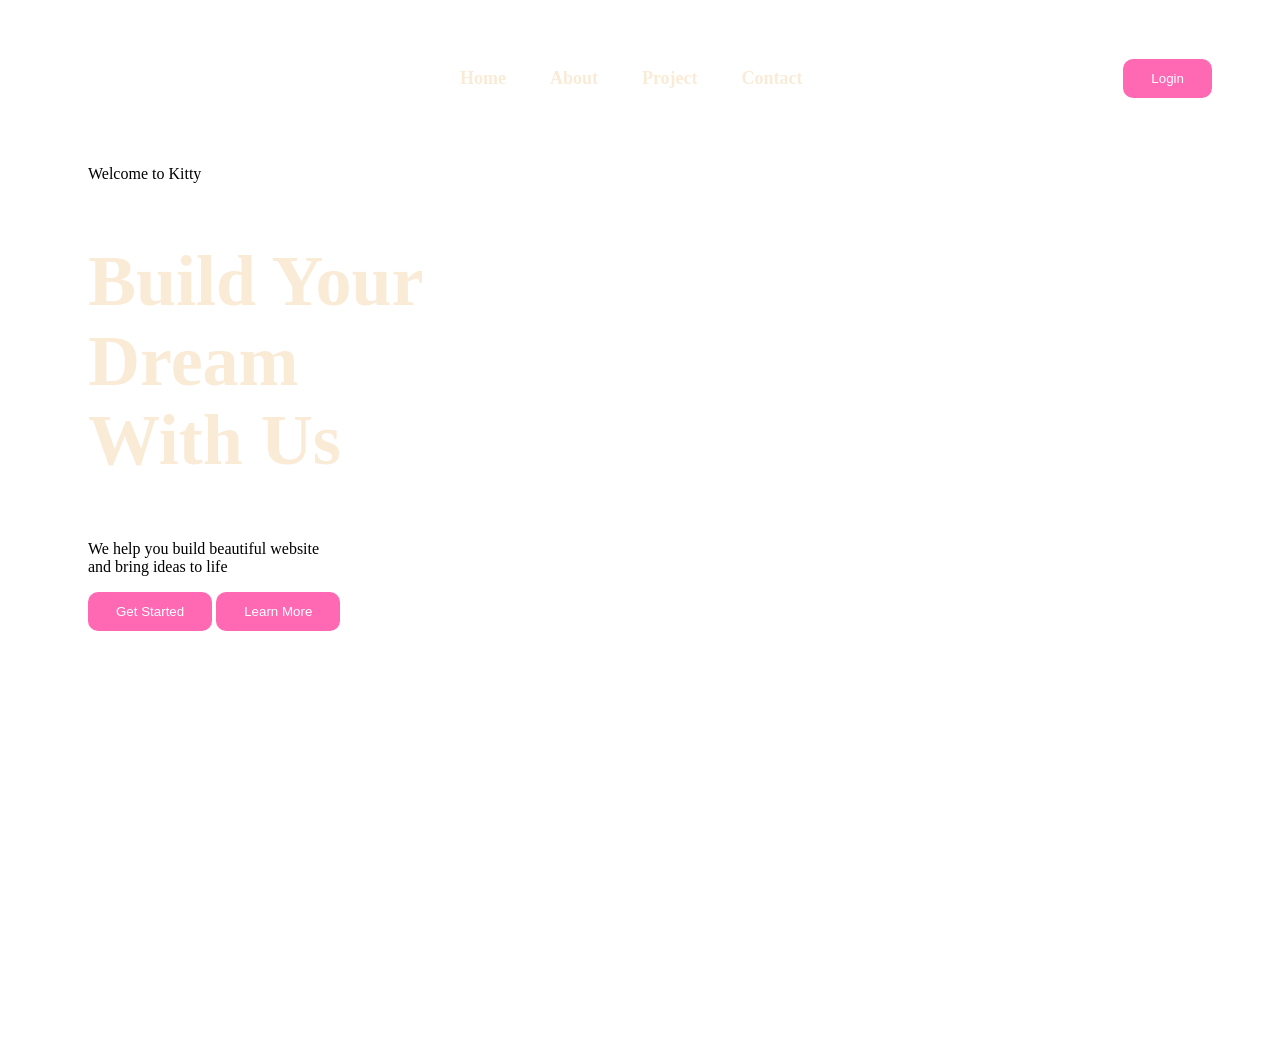
==== website/index.html @ 89796c1e "Update website files and projects" ====
<!doctype html>
<html lang="en">
  <head>
    <meta charset="UTF-8" />
    <meta name="viewport" content="width=device-width, initial-scale=1.0" />
    <title>My Website</title>
    <link rel="stylesheet" href="style.css" />
  </head>
  <body>
    <header>
      <h1 class="logo">kitty</h1>
      <nav>
        <a href="#">Home</a>
        <a href="#">About</a>
        <a href="#">Project</a>
        <a href="#">Contact</a>
      </nav>
      <button>Login</button>
    </header>
    <section class="hero">
      <div class="hero-content">
        <p>Welcome to Kitty</p>
        <h1>
          Build Your Dream<br />
          With Us
        </h1>
        <p class="desc">
          We help you build beautiful website <br />
          and bring ideas to life
        </p>
        <div></div>
      <div class="buttom">
        <button class="primary">Get Started</button>
        <button class="secondary">Learn More</button>
      </div>
    </section>
  </body>
</html>
---- website/style.css ----
body {
  background-image: url(https://i.pinimg.com/1200x/3c/97/9d/3c979d9908ef434429dc1ba9d83a308d.jpg);
  background-repeat: no-repeat;
  background-attachment: fixed;
  background-position: center;
  background-size: cover;
}
header {
  display: flex;
  justify-content: space-between;
  align-items: center;
  padding: 20px 60px;
  header {
  }
}
nav a {
  text-decoration: none;
  color: antiquewhite;
  margin-left: 30px;
  font-size: 18px;
  font-weight: bold;
  transition: 0.3s;
  margin: 0 20px;
}
.logo {
  color: white;
  font-style: oblique;
  font-size: 40px;
  font-weight: bold;
}
nav a:hover {
  color: hotpink;
  text-decoration: underline;
}
button {
  background: hotpink;
  color: white;

  border: none;

  padding: 12px 28px;

  border-radius: 10px;

  cursor: pointer;

  transition: 0.3s;
  gap: 100px;
}
button:hover {
  background: black;
  transform: scale(1.05);
}
.hero {
  height: 100vh;
  display: flex;
  align-self: center;
}
.hero-content {
  width: 505px;
  margin-left: 80px;
}
.hero h1 {
  font-size: 72px;
  color: antiquewhite;
  line-height: 1.1;
}
desc {
  color: aliceblue;
  font-size: 22px;
  margin: 30 0;
}
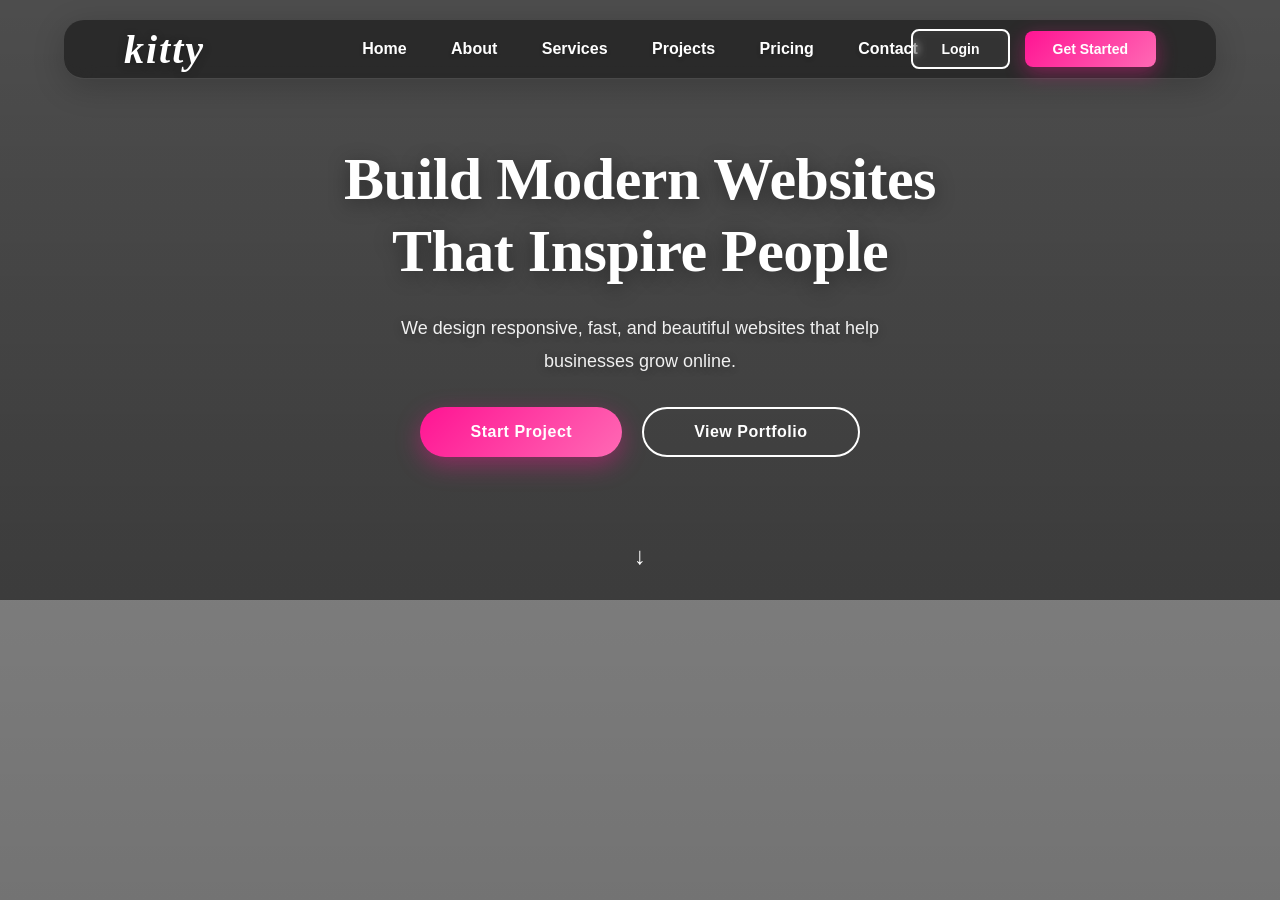
==== commit db9a093e: "Improve website design with better shadows, animations, and styling" ====
--- a/website/index.html
+++ b/website/index.html
@@ -11,28 +11,30 @@
       <h1 class="logo">kitty</h1>
       <nav>
         <a href="#">Home</a>
-        <a href="#">About</a>
-        <a href="#">Project</a>
+        <a href="about.html">About</a>
+        <a href="#">Services</a>
+        <a href="#">Projects</a>
+        <a href="#">Pricing</a>
         <a href="#">Contact</a>
       </nav>
-      <button>Login</button>
+      <div class="header-buttons">
+        <button class="login-btn">Login</button>
+        <button class="get-started-btn">Get Started</button>
+      </div>
     </header>
     <section class="hero">
       <div class="hero-content">
-        <p>Welcome to Kitty</p>
-        <h1>
-          Build Your Dream<br />
-          With Us
-        </h1>
+        <h1>Build Modern Websites That Inspire People</h1>
         <p class="desc">
-          We help you build beautiful website <br />
-          and bring ideas to life
+          We design responsive, fast, and beautiful websites that help
+          businesses grow online.
         </p>
-        <div></div>
-      <div class="buttom">
-        <button class="primary">Get Started</button>
-        <button class="secondary">Learn More</button>
+        <div class="button">
+          <button class="primary">Start Project</button>
+          <button class="secondary">View Portfolio</button>
+        </div>
       </div>
+      <div class="scroll">↓</div>
     </section>
   </body>
 </html>
--- a/website/style.css
+++ b/website/style.css
@@ -1,72 +1,429 @@
+* {
+  margin: 0;
+  padding: 0;
+  box-sizing: border-box;
+}
+
+@import url("https://fonts.googleapis.com/css2?family=Playfair+Display:wght@700&display=swap");
+
 body {
-  background-image: url(https://i.pinimg.com/1200x/3c/97/9d/3c979d9908ef434429dc1ba9d83a308d.jpg);
+  font-family: "Segoe UI", Tahoma, Geneva, Verdana, sans-serif;
+  background: linear-gradient(rgba(0, 0, 0, 0.45), rgba(0, 0, 0, 0.55)),
+    url(images/hero.jpg);
   background-repeat: no-repeat;
   background-attachment: fixed;
   background-position: center;
   background-size: cover;
-}
+  min-height: 100vh;
+}
+
+/* Header & Navigation */
 header {
   display: flex;
-  justify-content: space-between;
+  justify-content: center;
   align-items: center;
   padding: 20px 60px;
-  header {
-  }
-}
-nav a {
-  text-decoration: none;
-  color: antiquewhite;
-  margin-left: 30px;
-  font-size: 18px;
-  font-weight: bold;
-  transition: 0.3s;
-  margin: 0 20px;
-}
+  gap: 40px;
+  position: sticky;
+  top: 0;
+  z-index: 1000;
+  backdrop-filter: blur(15px);
+  background: rgba(0, 0, 0, 0.4);
+  border-bottom: 1px solid rgba(255, 255, 255, 0.15);
+  box-shadow: 0 8px 32px rgba(0, 0, 0, 0.2);
+}
+
 .logo {
-  color: white;
+  position: absolute;
+  left: 60px;
+  color: white;
+  font-family: "Playfair Display", serif;
   font-style: oblique;
   font-size: 40px;
   font-weight: bold;
-}
+  letter-spacing: 2px;
+  cursor: pointer;
+  transition: all 0.4s cubic-bezier(0.34, 1.56, 0.64, 1);
+  text-shadow: 0 2px 10px rgba(0, 0, 0, 0.3);
+}
+
+@keyframes logoFloat {
+  0%,
+  100% {
+    transform: translateY(0px);
+  }
+  50% {
+    transform: translateY(-5px);
+  }
+}
+
+.logo:hover {
+  color: #ff1493;
+  text-shadow: 0 0 30px rgba(255, 20, 147, 0.8);
+  transform: scale(1.08) translateY(-2px);
+  letter-spacing: 3px;
+}
+
+nav a {
+  text-decoration: none;
+  color: white;
+  font-size: 16px;
+  font-weight: 600;
+  transition: all 0.3s ease;
+  margin: 0 20px;
+  position: relative;
+  padding-bottom: 8px;
+  text-shadow: 0 2px 4px rgba(0, 0, 0, 0.2);
+}
+
+nav a::after {
+  content: "";
+  position: absolute;
+  bottom: 0;
+  left: 0;
+  width: 0;
+  height: 2px;
+  background: linear-gradient(135deg, #ff1493, #ff69b4);
+  transition: width 0.3s ease;
+}
+
 nav a:hover {
-  color: hotpink;
-  text-decoration: underline;
-}
-button {
-  background: hotpink;
-  color: white;
-
+  color: #ff1493;
+  text-shadow: 0 0 15px rgba(255, 20, 147, 0.6);
+}
+
+nav a:hover::after {
+  width: 100%;
+  box-shadow: 0 2px 8px rgba(255, 20, 147, 0.4);
+}
+
+/* Header Buttons */
+.header-buttons {
+  display: flex;
+  gap: 15px;
+  align-items: center;
+  position: absolute;
+  right: 60px;
+}
+
+.login-btn {
+  background: rgba(255, 255, 255, 0.1);
+  color: white;
+  border: 2px solid white;
+  padding: 10px 28px;
+  border-radius: 8px;
+  cursor: pointer;
+  font-weight: 600;
+  font-size: 14px;
+  transition: all 0.4s ease;
+  backdrop-filter: blur(5px);
+}
+
+.login-btn:hover {
+  background: white;
+  color: #ff1493;
+  transform: translateY(-3px);
+  box-shadow: 0 8px 20px rgba(255, 255, 255, 0.3);
+}
+
+.get-started-btn {
+  background: linear-gradient(135deg, #ff1493, #ff69b4);
+  color: white;
   border: none;
-
-  padding: 12px 28px;
-
-  border-radius: 10px;
-
-  cursor: pointer;
-
-  transition: 0.3s;
-  gap: 100px;
-}
-button:hover {
-  background: black;
-  transform: scale(1.05);
-}
+  padding: 10px 28px;
+  border-radius: 8px;
+  cursor: pointer;
+  font-weight: 600;
+  font-size: 14px;
+  transition: all 0.4s ease;
+  box-shadow: 0 6px 20px rgba(255, 20, 147, 0.4);
+}
+
+.get-started-btn:hover {
+  background: linear-gradient(135deg, #ff69b4, #ff1493);
+  transform: translateY(-3px);
+  box-shadow: 0 10px 30px rgba(255, 20, 147, 0.6);
+}
+
+/* Hero Section */
 .hero {
   height: 100vh;
   display: flex;
-  align-self: center;
-}
+  justify-content: center;
+  align-items: center;
+  text-align: center;
+  padding: 0 120px;
+  position: relative;
+  background:
+    linear-gradient(rgba(0, 0, 0, 0.45), rgba(0, 0, 0, 0.55)),
+    url(images/hero.jpg);
+  background-size: cover;
+  background-position: center;
+  background-attachment: fixed;
+}
+
 .hero-content {
-  width: 505px;
-  margin-left: 80px;
-}
+  max-width: 700px;
+  padding: 0 40px;
+}
+
 .hero h1 {
-  font-size: 72px;
-  color: antiquewhite;
-  line-height: 1.1;
-}
-desc {
-  color: aliceblue;
-  font-size: 22px;
-  margin: 30 0;
-}
+  font-size: 60px;
+  color: #ffffff;
+  line-height: 1.2;
+  font-weight: 800;
+  margin-bottom: 25px;
+  letter-spacing: -0.5px;
+  font-family: "Playfair Display", serif;
+  text-shadow: 0 4px 20px rgba(0, 0, 0, 0.4);
+  animation: fadeInDown 0.8s ease-out;
+}
+
+.desc {
+  color: #f0f0f0;
+  width: 700px;
+  max-width: 90%;
+  margin: 25px auto;
+  line-height: 1.8;
+  font-size: 18px;
+  font-weight: 300;
+  text-shadow: 0 2px 10px rgba(0, 0, 0, 0.3);
+  animation: fadeInUp 0.8s ease-out 0.2s both;
+}
+
+@keyframes fadeInDown {
+  from {
+    opacity: 0;
+    transform: translateY(-20px);
+  }
+  to {
+    opacity: 1;
+    transform: translateY(0);
+  }
+}
+
+@keyframes fadeInUp {
+  from {
+    opacity: 0;
+    transform: translateY(20px);
+  }
+  to {
+    opacity: 1;
+    transform: translateY(0);
+  }
+}
+
+/* Buttons */
+.button {
+  display: flex;
+  justify-content: center;
+  gap: 20px;
+  flex-wrap: wrap;
+  margin-top: 30px;
+}
+
+.primary {
+  background: linear-gradient(135deg, #ff1493, #ff69b4);
+  color: white;
+  border: none;
+  padding: 16px 50px;
+  border-radius: 50px;
+  cursor: pointer;
+  transition: all 0.4s cubic-bezier(0.34, 1.56, 0.64, 1);
+  font-size: 16px;
+  font-weight: 700;
+  box-shadow: 0 8px 25px rgba(255, 20, 147, 0.4);
+  letter-spacing: 0.5px;
+  animation: fadeInUp 0.8s ease-out 0.3s both;
+}
+
+.primary:hover {
+  background: linear-gradient(135deg, #ff69b4, #ff1493);
+  transform: translateY(-6px) scale(1.05);
+  box-shadow: 0 12px 40px rgba(255, 20, 147, 0.6);
+}
+
+.secondary {
+  background: transparent;
+  color: white;
+  border: 2.5px solid white;
+  padding: 14px 50px;
+  border-radius: 50px;
+  cursor: pointer;
+  transition: all 0.4s cubic-bezier(0.34, 1.56, 0.64, 1);
+  font-size: 16px;
+  font-weight: 700;
+  letter-spacing: 0.5px;
+  animation: fadeInUp 0.8s ease-out 0.4s both;
+}
+
+.secondary:hover {
+  background: white;
+  color: #ff1493;
+  transform: translateY(-6px) scale(1.05);
+  box-shadow: 0 12px 40px rgba(255, 255, 255, 0.3);
+  border-color: white;
+}
+
+/* Scroll Indicator */
+.scroll {
+  position: absolute;
+  bottom: 30px;
+  left: 50%;
+  transform: translateX(-50%);
+  color: white;
+  font-size: 24px;
+  font-weight: bold;
+  animation: bounce 2s infinite;
+  cursor: pointer;
+}
+
+@keyframes bounce {
+  0%,
+  100% {
+    transform: translateX(-50%) translateY(0);
+  }
+  50% {
+    transform: translateX(-50%) translateY(-10px);
+  }
+}
+
+/* Responsive Design */
+@media (max-width: 768px) {
+  header {
+    padding: 20px 30px;
+    gap: 30px;
+  }
+
+  nav a {
+    font-size: 16px;
+    margin: 0 15px;
+  }
+
+  .hero {
+    padding: 0 40px;
+  }
+
+  .hero h1 {
+    font-size: 42px;
+  }
+
+  .desc {
+    font-size: 16px;
+    width: auto;
+  }
+
+  .button {
+    gap: 15px;
+  }
+
+  .primary,
+  .secondary {
+    padding: 12px 35px;
+    font-size: 14px;
+  }
+
+  .header-buttons {
+    position: static;
+    gap: 10px;
+  }
+
+  .login-btn,
+  .get-started-btn {
+    padding: 8px 20px;
+    font-size: 13px;
+  }
+}
+
+@media (max-width: 600px) {
+  .logo {
+    position: static;
+    margin-bottom: 15px;
+    font-size: 32px;
+  }
+
+  header {
+    flex-direction: column;
+    padding: 15px 20px;
+    gap: 15px;
+  }
+
+  nav {
+    display: flex;
+    flex-wrap: wrap;
+    justify-content: center;
+  }
+
+  nav a {
+    font-size: 14px;
+    margin: 0 10px;
+  }
+
+  .hero {
+    padding: 0 20px;
+  }
+
+  .hero h1 {
+    font-size: 32px;
+  }
+
+  .desc {
+    font-size: 14px;
+    width: auto;
+  }
+
+  .button {
+    flex-direction: column;
+    gap: 10px;
+  }
+
+  .primary,
+  .secondary {
+    width: 100%;
+    padding: 12px 30px;
+  }
+
+  .header-buttons {
+    position: static;
+    flex-direction: column;
+    width: 100%;
+    margin-top: 10px;
+    gap: 8px;
+  }
+
+  .login-btn,
+  .get-started-btn {
+    width: 100%;
+    padding: 10px 20px;
+    font-size: 14px;
+  }
+}
+.hero {
+  height: 600px;
+  overflow: hidden;
+}
+
+.hero img {
+  width: 100%;
+  height: 100%;
+  object-fit: cover;
+}
+header {
+  position: fixed;
+
+  top: 20px;
+
+  left: 50%;
+
+  transform: translateX(-50%);
+
+  width: 90%;
+
+  border-radius: 20px;
+
+  backdrop-filter: blur(15px);
+
+  background: rgba(20, 20, 20, 0.6);
+
+  z-index: 1000;
+}
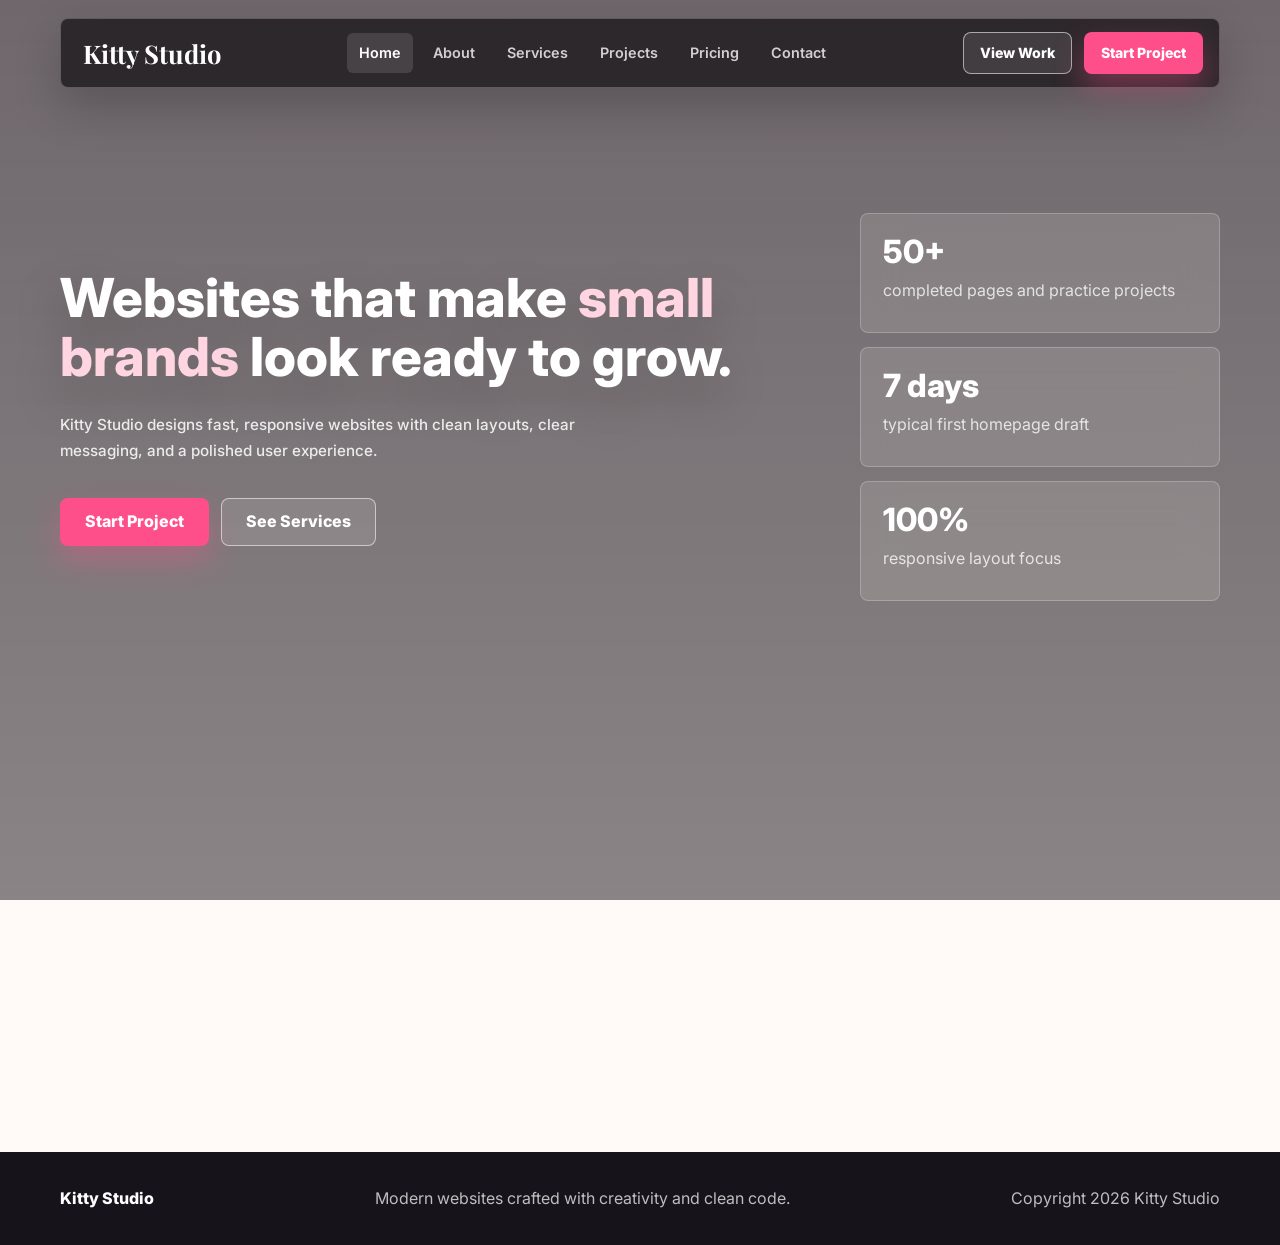
==== commit f48bcafc: "Build multi-page Kitty Studio website" ====
--- a/website/index.html
+++ b/website/index.html
@@ -3,38 +3,76 @@
   <head>
     <meta charset="UTF-8" />
     <meta name="viewport" content="width=device-width, initial-scale=1.0" />
-    <title>My Website</title>
+    <title>Kitty Studio | Modern Web Design</title>
     <link rel="stylesheet" href="style.css" />
   </head>
-  <body>
-    <header>
-      <h1 class="logo">kitty</h1>
-      <nav>
-        <a href="#">Home</a>
+  <body class="home-page">
+    <header class="site-header">
+      <a class="logo" href="index.html">Kitty Studio</a>
+
+      <nav class="main-nav" aria-label="Main navigation">
+        <a class="active" href="index.html">Home</a>
         <a href="about.html">About</a>
-        <a href="#">Services</a>
-        <a href="#">Projects</a>
-        <a href="#">Pricing</a>
-        <a href="#">Contact</a>
+        <a href="service.html">Services</a>
+        <a href="project.html">Projects</a>
+        <a href="pricing.html">Pricing</a>
+        <a href="contact.html">Contact</a>
       </nav>
-      <div class="header-buttons">
-        <button class="login-btn">Login</button>
-        <button class="get-started-btn">Get Started</button>
+
+      <div class="header-actions">
+        <a class="btn ghost small" href="project.html">View Work</a>
+        <a class="btn primary small" href="contact.html">Start Project</a>
       </div>
     </header>
-    <section class="hero">
-      <div class="hero-content">
-        <h1>Build Modern Websites That Inspire People</h1>
-        <p class="desc">
-          We design responsive, fast, and beautiful websites that help
-          businesses grow online.
-        </p>
-        <div class="button">
-          <button class="primary">Start Project</button>
-          <button class="secondary">View Portfolio</button>
+
+    <main>
+      <section class="hero hero-home">
+        <div class="hero-content">
+          <h1>
+            Websites that make <span>small brands</span> look ready to grow.
+          </h1>
+          <p class="desc">
+            Kitty Studio designs fast, responsive websites with clean layouts,
+            clear messaging, and a polished user experience.
+          </p>
+
+          <div class="button-row">
+            <a class="btn primary" href="contact.html">Start Project</a>
+            <a class="btn secondary" href="service.html">See Services</a>
+          </div>
         </div>
-      </div>
-      <div class="scroll">↓</div>
-    </section>
+
+        <aside class="hero-panel" aria-label="Studio highlights">
+          <div>
+            <span>50+</span>
+            <p>completed pages and practice projects</p>
+          </div>
+          <div>
+            <span>7 days</span>
+            <p>typical first homepage draft</p>
+          </div>
+          <div>
+            <span>100%</span>
+            <p>responsive layout focus</p>
+          </div>
+        </aside>
+      </section>
+
+      <section id="contact" class="cta-section">
+        <div class="container cta-box">
+          <div>
+            <p class="eyebrow">Ready to build?</p>
+            <h2>Tell Kitty Studio what you want your website to do.</h2>
+          </div>
+          <a class="btn primary" href="contact.html">Contact Studio</a>
+        </div>
+      </section>
+    </main>
+
+    <footer class="site-footer">
+      <p>Kitty Studio</p>
+      <p>Modern websites crafted with creativity and clean code.</p>
+      <p>Copyright 2026 Kitty Studio</p>
+    </footer>
   </body>
 </html>
--- a/website/style.css
+++ b/website/style.css
@@ -1,200 +1,539 @@
+@import url("https://fonts.googleapis.com/css2?family=Inter:wght@400;500;600;700;800&family=Playfair+Display:wght@700&display=swap");
+
+:root {
+  --ink: #17131a;
+  --muted: #6b626d;
+  --paper: #fffaf7;
+  --soft: #f6ece8;
+  --line: rgba(23, 19, 26, 0.12);
+  --white: #ffffff;
+  --rose: #ff4f8b;
+  --rose-dark: #d82f68;
+  --teal: #007f7b;
+  --shadow: 0 24px 70px rgba(23, 19, 26, 0.16);
+}
+
 * {
+  box-sizing: border-box;
   margin: 0;
   padding: 0;
-  box-sizing: border-box;
-}
-
-@import url("https://fonts.googleapis.com/css2?family=Playfair+Display:wght@700&display=swap");
+}
+
+html {
+  scroll-behavior: smooth;
+}
 
 body {
-  font-family: "Segoe UI", Tahoma, Geneva, Verdana, sans-serif;
-  background: linear-gradient(rgba(0, 0, 0, 0.45), rgba(0, 0, 0, 0.55)),
-    url(images/hero.jpg);
-  background-repeat: no-repeat;
-  background-attachment: fixed;
+  min-height: 100vh;
+  background: var(--paper);
+  color: var(--ink);
+  font-family:
+    "Inter",
+    system-ui,
+    -apple-system,
+    BlinkMacSystemFont,
+    "Segoe UI",
+    sans-serif;
+  line-height: 1.6;
+  -webkit-font-smoothing: antialiased;
+  text-rendering: optimizeLegibility;
+}
+
+body::before {
+  content: "";
+  position: fixed;
+  inset: 0;
+  z-index: -2;
+  background:
+    linear-gradient(rgba(22, 13, 21, 0.62), rgba(22, 13, 21, 0.5)),
+    url("https://i.pinimg.com/1200x/3c/97/9d/3c979d9908ef434429dc1ba9d83a308d.jpg");
   background-position: center;
   background-size: cover;
-  min-height: 100vh;
-}
-
-/* Header & Navigation */
-header {
+}
+
+a {
+  color: inherit;
+  text-decoration: none;
+}
+
+button,
+.btn {
+  font: inherit;
+}
+
+.site-header {
+  position: fixed;
+  top: 18px;
+  left: 50%;
+  z-index: 20;
+  display: grid;
+  grid-template-columns: auto 1fr auto;
+  gap: 24px;
+  align-items: center;
+  width: min(1160px, calc(100% - 32px));
+  min-height: 70px;
+  padding: 12px 16px 12px 22px;
+  border: 1px solid rgba(255, 255, 255, 0.24);
+  border-radius: 8px;
+  background: rgba(20, 16, 20, 0.72);
+  box-shadow: 0 18px 48px rgba(0, 0, 0, 0.2);
+  backdrop-filter: blur(18px);
+  transform: translateX(-50%);
+}
+
+.logo {
+  color: var(--white);
+  font-family: "Playfair Display", Georgia, serif;
+  font-size: clamp(1.35rem, 2vw, 1.75rem);
+  font-weight: 700;
+  white-space: nowrap;
+}
+
+.main-nav {
   display: flex;
   justify-content: center;
+  gap: 8px;
+}
+
+.main-nav a {
+  position: relative;
+  display: inline-flex;
   align-items: center;
-  padding: 20px 60px;
-  gap: 40px;
-  position: sticky;
-  top: 0;
-  z-index: 1000;
-  backdrop-filter: blur(15px);
-  background: rgba(0, 0, 0, 0.4);
-  border-bottom: 1px solid rgba(255, 255, 255, 0.15);
-  box-shadow: 0 8px 32px rgba(0, 0, 0, 0.2);
-}
-
-.logo {
-  position: absolute;
-  left: 60px;
-  color: white;
-  font-family: "Playfair Display", serif;
-  font-style: oblique;
-  font-size: 40px;
-  font-weight: bold;
-  letter-spacing: 2px;
-  cursor: pointer;
-  transition: all 0.4s cubic-bezier(0.34, 1.56, 0.64, 1);
-  text-shadow: 0 2px 10px rgba(0, 0, 0, 0.3);
-}
-
-@keyframes logoFloat {
-  0%,
-  100% {
-    transform: translateY(0px);
-  }
-  50% {
-    transform: translateY(-5px);
-  }
-}
-
-.logo:hover {
-  color: #ff1493;
-  text-shadow: 0 0 30px rgba(255, 20, 147, 0.8);
-  transform: scale(1.08) translateY(-2px);
-  letter-spacing: 3px;
-}
-
-nav a {
-  text-decoration: none;
-  color: white;
-  font-size: 16px;
+  min-height: 40px;
+  padding: 0 12px;
+  border-radius: 6px;
+  color: rgba(255, 255, 255, 0.78);
+  font-size: 0.9rem;
   font-weight: 600;
-  transition: all 0.3s ease;
-  margin: 0 20px;
-  position: relative;
-  padding-bottom: 8px;
-  text-shadow: 0 2px 4px rgba(0, 0, 0, 0.2);
-}
-
-nav a::after {
-  content: "";
-  position: absolute;
-  bottom: 0;
-  left: 0;
-  width: 0;
-  height: 2px;
-  background: linear-gradient(135deg, #ff1493, #ff69b4);
-  transition: width 0.3s ease;
-}
-
-nav a:hover {
-  color: #ff1493;
-  text-shadow: 0 0 15px rgba(255, 20, 147, 0.6);
-}
-
-nav a:hover::after {
-  width: 100%;
-  box-shadow: 0 2px 8px rgba(255, 20, 147, 0.4);
-}
-
-/* Header Buttons */
-.header-buttons {
+  transition:
+    color 180ms ease,
+    background 180ms ease;
+}
+
+.main-nav a:hover,
+.main-nav a.active {
+  background: rgba(255, 255, 255, 0.12);
+  color: var(--white);
+}
+
+.header-actions,
+.button-row {
   display: flex;
-  gap: 15px;
+  flex-wrap: wrap;
+  gap: 12px;
   align-items: center;
-  position: absolute;
-  right: 60px;
-}
-
-.login-btn {
-  background: rgba(255, 255, 255, 0.1);
-  color: white;
-  border: 2px solid white;
-  padding: 10px 28px;
+}
+
+.btn {
+  display: inline-flex;
+  align-items: center;
+  justify-content: center;
+  min-height: 48px;
+  padding: 0 24px;
+  border: 1px solid transparent;
   border-radius: 8px;
   cursor: pointer;
-  font-weight: 600;
-  font-size: 14px;
-  transition: all 0.4s ease;
-  backdrop-filter: blur(5px);
-}
-
-.login-btn:hover {
-  background: white;
-  color: #ff1493;
-  transform: translateY(-3px);
-  box-shadow: 0 8px 20px rgba(255, 255, 255, 0.3);
-}
-
-.get-started-btn {
-  background: linear-gradient(135deg, #ff1493, #ff69b4);
-  color: white;
-  border: none;
-  padding: 10px 28px;
+  font-weight: 800;
+  letter-spacing: 0;
+  transition:
+    transform 180ms ease,
+    box-shadow 180ms ease,
+    background 180ms ease,
+    color 180ms ease;
+}
+
+.btn:hover {
+  transform: translateY(-2px);
+}
+
+.btn.small {
+  min-height: 42px;
+  padding: 0 16px;
+  font-size: 0.88rem;
+}
+
+.btn.primary {
+  background: var(--rose);
+  box-shadow: 0 14px 30px rgba(255, 79, 139, 0.35);
+  color: var(--white);
+}
+
+.btn.primary:hover {
+  background: var(--rose-dark);
+}
+
+.btn.secondary,
+.btn.ghost {
+  border-color: rgba(255, 255, 255, 0.55);
+  background: rgba(255, 255, 255, 0.1);
+  color: var(--white);
+}
+
+.btn.secondary:hover,
+.btn.ghost:hover {
+  background: rgba(255, 255, 255, 0.2);
+}
+
+.hero {
+  position: relative;
+  display: grid;
+  align-items: center;
+  min-height: 760px;
+  padding: 150px max(24px, calc((100vw - 1160px) / 2)) 96px;
+  color: var(--white);
+}
+
+.hero-home {
+  grid-template-columns: minmax(0, 1fr) 360px;
+  gap: 72px;
+}
+
+.compact-hero {
+  min-height: 560px;
+  text-align: center;
+}
+
+.compact-hero .hero-content {
+  margin: 0 auto;
+}
+
+.hero-content {
+  max-width: 760px;
+}
+
+.eyebrow {
+  margin-bottom: 14px;
+  color: var(--teal);
+  font-size: 0.78rem;
+  font-weight: 800;
+  letter-spacing: 0.14em;
+  text-transform: uppercase;
+}
+
+.hero .eyebrow,
+.cta-box .eyebrow {
+  color: #8df1e8;
+}
+
+.hero h1,
+.section-heading h2,
+.statement-card h2,
+.cta-box h2 {
+  font-family: "Playfair Display", Georgia, serif;
+  line-height: 1.02;
+  letter-spacing: 0;
+}
+
+.hero h1 {
+  max-width: 820px;
+  font-size: clamp(3rem, 8vw, 6.5rem);
+  text-shadow: 0 20px 50px rgba(0, 0, 0, 0.28);
+}
+
+.home-page .hero h1 {
+  max-width: 680px;
+  font-family:
+    "Inter",
+    system-ui,
+    -apple-system,
+    BlinkMacSystemFont,
+    "Segoe UI",
+    sans-serif;
+  font-size: clamp(2.1rem, 4.2vw, 3.7rem);
+  font-weight: 800;
+  line-height: 1.1;
+  text-wrap: balance;
+}
+
+.home-page .hero h1 span {
+  color: #ffd5e2;
+  font-style: normal;
+}
+
+.compact-hero h1 {
+  font-size: clamp(2.8rem, 6vw, 5.5rem);
+}
+
+.desc {
+  max-width: 620px;
+  margin: 26px 0 34px;
+  color: rgba(255, 255, 255, 0.86);
+  font-size: clamp(1rem, 2vw, 1.22rem);
+}
+
+.home-page .desc {
+  max-width: 560px;
+  font-size: clamp(0.95rem, 1.15vw, 1.05rem);
+  font-weight: 500;
+  line-height: 1.7;
+}
+
+.compact-hero .desc {
+  margin-right: auto;
+  margin-left: auto;
+}
+
+.hero-panel {
+  display: grid;
+  gap: 14px;
+}
+
+.hero-panel div {
+  min-height: 120px;
+  padding: 22px;
+  border: 1px solid rgba(255, 255, 255, 0.22);
   border-radius: 8px;
-  cursor: pointer;
-  font-weight: 600;
-  font-size: 14px;
-  transition: all 0.4s ease;
-  box-shadow: 0 6px 20px rgba(255, 20, 147, 0.4);
-}
-
-.get-started-btn:hover {
-  background: linear-gradient(135deg, #ff69b4, #ff1493);
-  transform: translateY(-3px);
-  box-shadow: 0 10px 30px rgba(255, 20, 147, 0.6);
-}
-
-/* Hero Section */
-.hero {
-  height: 100vh;
-  display: flex;
+  background: rgba(255, 250, 247, 0.12);
+  backdrop-filter: blur(18px);
+}
+
+.hero-panel span {
+  display: block;
+  color: var(--white);
+  font-size: 2rem;
+  font-weight: 800;
+  line-height: 1;
+}
+
+.hero-panel p {
+  margin-top: 10px;
+  color: rgba(255, 255, 255, 0.78);
+}
+
+.section {
+  padding: 100px 0;
+  background: var(--paper);
+}
+
+.section.light {
+  background: var(--soft);
+}
+
+.container {
+  width: min(1160px, calc(100% - 40px));
+  margin: 0 auto;
+}
+
+.section-heading {
+  max-width: 720px;
+  margin-bottom: 40px;
+  text-align: center;
+}
+
+.section-heading:not(.left) {
+  margin-right: auto;
+  margin-left: auto;
+}
+
+.section-heading.left {
+  text-align: left;
+}
+
+.section-heading h2,
+.statement-card h2,
+.cta-box h2 {
+  color: var(--ink);
+  font-size: clamp(2.1rem, 4vw, 4rem);
+}
+
+.home-page .section-heading h2,
+.home-page .cta-box h2 {
+  font-family:
+    "Inter",
+    system-ui,
+    -apple-system,
+    BlinkMacSystemFont,
+    "Segoe UI",
+    sans-serif;
+  font-size: clamp(1.7rem, 2.6vw, 2.5rem);
+  font-weight: 800;
+  line-height: 1.14;
+  text-wrap: balance;
+}
+
+.section-heading p,
+.card p,
+.project p,
+.stat-card p,
+.steps p,
+.statement-card p,
+.site-footer p {
+  color: var(--muted);
+}
+
+.section-heading > p:not(.eyebrow) {
+  margin-top: 18px;
+  font-size: 1.05rem;
+}
+
+.home-page .section-heading > p:not(.eyebrow) {
+  max-width: 600px;
+  margin-right: auto;
+  margin-left: auto;
+  font-size: 0.96rem;
+  line-height: 1.7;
+}
+
+.card-grid {
+  display: grid;
+  gap: 18px;
+}
+
+.card-grid.two {
+  grid-template-columns: repeat(2, minmax(0, 1fr));
+}
+
+.card-grid.three {
+  grid-template-columns: repeat(3, minmax(0, 1fr));
+}
+
+.card-grid.four {
+  grid-template-columns: repeat(4, minmax(0, 1fr));
+}
+
+.card,
+.project,
+.stat-card,
+.steps article,
+.cta-box {
+  border: 1px solid var(--line);
+  border-radius: 8px;
+  background: var(--white);
+  box-shadow: 0 12px 40px rgba(23, 19, 26, 0.07);
+}
+
+.card {
+  min-height: 240px;
+  padding: 28px;
+}
+
+.card-number {
+  display: inline-flex;
+  align-items: center;
   justify-content: center;
-  align-items: center;
-  text-align: center;
-  padding: 0 120px;
-  position: relative;
-  background:
-    linear-gradient(rgba(0, 0, 0, 0.45), rgba(0, 0, 0, 0.55)),
-    url(images/hero.jpg);
-  background-size: cover;
-  background-position: center;
-  background-attachment: fixed;
-}
-
-.hero-content {
-  max-width: 700px;
-  padding: 0 40px;
-}
-
-.hero h1 {
-  font-size: 60px;
-  color: #ffffff;
-  line-height: 1.2;
-  font-weight: 800;
-  margin-bottom: 25px;
-  letter-spacing: -0.5px;
-  font-family: "Playfair Display", serif;
-  text-shadow: 0 4px 20px rgba(0, 0, 0, 0.4);
-  animation: fadeInDown 0.8s ease-out;
-}
-
-.desc {
-  color: #f0f0f0;
-  width: 700px;
-  max-width: 90%;
-  margin: 25px auto;
-  line-height: 1.8;
-  font-size: 18px;
-  font-weight: 300;
-  text-shadow: 0 2px 10px rgba(0, 0, 0, 0.3);
-  animation: fadeInUp 0.8s ease-out 0.2s both;
-}
-
-@keyframes fadeInDown {
+  width: 42px;
+  height: 42px;
+  margin-bottom: 30px;
+  border-radius: 8px;
+  background: rgba(0, 127, 123, 0.12);
+  color: var(--teal);
+  font-weight: 800;
+}
+
+.card h3,
+.project h3,
+.steps h3,
+.price-card h3 {
+  margin-bottom: 12px;
+  color: var(--ink);
+  font-size: 1.22rem;
+}
+
+.home-page .card h3,
+.home-page .project h3,
+.home-page .price-card h3 {
+  font-size: 1.06rem;
+  font-weight: 800;
+  letter-spacing: 0;
+  line-height: 1.25;
+}
+
+.home-page .card p,
+.home-page .price-card p {
+  font-size: 0.92rem;
+  line-height: 1.65;
+}
+
+.home-page .site-header {
+  animation: homeHeaderDrop 640ms ease-out both;
+}
+
+.home-page::before {
+  animation: homeBackgroundDrift 18s ease-in-out infinite alternate;
+  will-change: background-position;
+}
+
+.home-page .hero-content h1,
+.home-page .hero-content .desc,
+.home-page .hero-content .button-row,
+.home-page .hero-panel div {
+  opacity: 0;
+  animation: homeFadeUp 780ms cubic-bezier(0.22, 1, 0.36, 1) both;
+}
+
+.home-page .hero-content h1 {
+  animation-delay: 120ms;
+}
+
+.home-page .hero-content .desc {
+  animation-delay: 260ms;
+}
+
+.home-page .hero-content .button-row {
+  animation-delay: 400ms;
+}
+
+.home-page .hero-panel div:nth-child(1) {
+  animation-delay: 520ms;
+}
+
+.home-page .hero-panel div:nth-child(2) {
+  animation-delay: 640ms;
+}
+
+.home-page .hero-panel div:nth-child(3) {
+  animation-delay: 760ms;
+}
+
+.home-page .card,
+.home-page .project,
+.home-page .price-card,
+.home-page .hero-panel div,
+.home-page .cta-box {
+  transition:
+    transform 220ms ease,
+    box-shadow 220ms ease,
+    border-color 220ms ease;
+}
+
+.home-page .card:hover,
+.home-page .project:hover,
+.home-page .price-card:hover,
+.home-page .hero-panel div:hover {
+  transform: translateY(-6px);
+  border-color: rgba(255, 79, 139, 0.28);
+  box-shadow: 0 20px 54px rgba(23, 19, 26, 0.14);
+}
+
+@supports (animation-timeline: view()) {
+  .home-page .section-heading,
+  .home-page .card,
+  .home-page .project,
+  .home-page .price-card,
+  .home-page .cta-box {
+    opacity: 0;
+    transform: translateY(22px);
+    animation: homeReveal linear both;
+    animation-timeline: view();
+    animation-range: entry 0% cover 28%;
+  }
+}
+
+@keyframes homeHeaderDrop {
   from {
     opacity: 0;
-    transform: translateY(-20px);
+    transform: translate(-50%, -14px);
+  }
+  to {
+    opacity: 1;
+    transform: translate(-50%, 0);
+  }
+}
+
+@keyframes homeFadeUp {
+  from {
+    opacity: 0;
+    transform: translateY(22px);
   }
   to {
     opacity: 1;
@@ -202,10 +541,10 @@
   }
 }
 
-@keyframes fadeInUp {
+@keyframes homeReveal {
   from {
     opacity: 0;
-    transform: translateY(20px);
+    transform: translateY(22px);
   }
   to {
     opacity: 1;
@@ -213,217 +552,1139 @@
   }
 }
 
-/* Buttons */
-.button {
+@keyframes homeBackgroundDrift {
+  from {
+    background-position: center center;
+  }
+  to {
+    background-position: 52% 48%;
+  }
+}
+
+@media (prefers-reduced-motion: reduce) {
+  .home-page *,
+  .home-page::before {
+    animation: none !important;
+    transition: none !important;
+  }
+
+  .home-page .hero-content h1,
+  .home-page .hero-content .desc,
+  .home-page .hero-content .button-row,
+  .home-page .hero-panel div,
+  .home-page .section-heading,
+  .home-page .card,
+  .home-page .project,
+  .home-page .price-card,
+  .home-page .cta-box {
+    opacity: 1 !important;
+    transform: none !important;
+  }
+
+  .home-page .site-header {
+    opacity: 1 !important;
+    transform: translateX(-50%) !important;
+  }
+}
+
+.split {
+  display: grid;
+  grid-template-columns: minmax(0, 0.9fr) minmax(0, 1.1fr);
+  gap: 64px;
+  align-items: start;
+}
+
+.project-list,
+.steps,
+.stats-grid {
+  display: grid;
+  gap: 16px;
+}
+
+.project {
   display: flex;
+  align-items: center;
+  justify-content: space-between;
+  gap: 24px;
+  min-height: 118px;
+  padding: 24px;
+}
+
+.project p {
+  margin-bottom: 4px;
+  font-size: 0.82rem;
+  font-weight: 800;
+  letter-spacing: 0.1em;
+  text-transform: uppercase;
+}
+
+.project span {
+  flex: 0 0 auto;
+  padding: 8px 12px;
+  border-radius: 6px;
+  background: var(--soft);
+  color: var(--rose-dark);
+  font-size: 0.85rem;
+  font-weight: 800;
+}
+
+.price-card {
+  min-height: 230px;
+}
+
+.price-card.featured {
+  border-color: rgba(255, 79, 139, 0.38);
+  box-shadow: var(--shadow);
+}
+
+.price {
+  margin: 16px 0 12px;
+  color: var(--rose-dark);
+  font-size: clamp(2.2rem, 4vw, 3.3rem);
+  font-weight: 800;
+  line-height: 1;
+}
+
+.stats-grid {
+  grid-template-columns: repeat(3, minmax(0, 1fr));
+}
+
+.stat-card {
+  min-height: 150px;
+  padding: 24px;
+}
+
+.stat-card span {
+  color: var(--rose-dark);
+  font-size: 2.4rem;
+  font-weight: 800;
+  line-height: 1;
+}
+
+.statement-card {
+  min-height: 320px;
+}
+
+.statement-card h2 {
+  margin-bottom: 20px;
+  font-size: clamp(2rem, 3vw, 3.2rem);
+}
+
+.steps article {
+  display: grid;
+  grid-template-columns: 52px 1fr;
+  gap: 8px 20px;
+  padding: 22px;
+}
+
+.steps span {
+  grid-row: span 2;
+  color: var(--teal);
+  font-weight: 800;
+}
+
+.steps h3 {
+  margin-bottom: 0;
+}
+
+.cta-section {
+  padding: 96px 0;
+  background: transparent;
+}
+
+.cta-box {
+  display: flex;
+  align-items: center;
+  justify-content: space-between;
+  gap: 30px;
+  padding: 44px;
+  background: rgba(23, 19, 26, 0.84);
+  color: var(--white);
+  backdrop-filter: blur(12px);
+}
+
+.cta-box h2 {
+  max-width: 780px;
+  color: var(--white);
+}
+
+.site-footer {
+  display: flex;
+  flex-wrap: wrap;
+  justify-content: space-between;
+  gap: 16px;
+  padding: 34px max(20px, calc((100vw - 1160px) / 2));
+  background: var(--ink);
+}
+
+.site-footer p {
+  color: rgba(255, 255, 255, 0.72);
+}
+
+.site-footer p:first-child {
+  color: var(--white);
+  font-weight: 800;
+}
+
+.services-page .services-hero {
+  min-height: 560px;
+  text-align: center;
+}
+
+.services-page .services-hero .hero-content {
+  max-width: 760px;
+  margin: 0 auto;
+}
+
+.services-page .services-hero h1 {
+  font-family:
+    "Inter",
+    system-ui,
+    -apple-system,
+    BlinkMacSystemFont,
+    "Segoe UI",
+    sans-serif;
+  font-size: clamp(2.7rem, 6vw, 5rem);
+  font-weight: 800;
+  line-height: 1.05;
+}
+
+.services-page .section-heading h2 {
+  font-family:
+    "Inter",
+    system-ui,
+    -apple-system,
+    BlinkMacSystemFont,
+    "Segoe UI",
+    sans-serif;
+  font-size: clamp(2rem, 3.4vw, 3.2rem);
+  font-weight: 800;
+  line-height: 1.12;
+}
+
+.services-grid {
+  display: grid;
+  grid-template-columns: repeat(4, minmax(0, 1fr));
+  gap: 18px;
+}
+
+.service-card {
+  min-height: 250px;
+  padding: 28px;
+  border: 1px solid var(--line);
+  border-radius: 8px;
+  background: var(--white);
+  box-shadow: 0 12px 40px rgba(23, 19, 26, 0.07);
+  transition:
+    transform 220ms ease,
+    box-shadow 220ms ease,
+    border-color 220ms ease;
+}
+
+.service-card:hover {
+  transform: translateY(-6px);
+  border-color: rgba(255, 79, 139, 0.28);
+  box-shadow: 0 20px 54px rgba(23, 19, 26, 0.14);
+}
+
+.service-card span {
+  display: inline-flex;
+  align-items: center;
   justify-content: center;
-  gap: 20px;
-  flex-wrap: wrap;
-  margin-top: 30px;
-}
-
-.primary {
-  background: linear-gradient(135deg, #ff1493, #ff69b4);
-  color: white;
-  border: none;
-  padding: 16px 50px;
-  border-radius: 50px;
-  cursor: pointer;
-  transition: all 0.4s cubic-bezier(0.34, 1.56, 0.64, 1);
-  font-size: 16px;
-  font-weight: 700;
-  box-shadow: 0 8px 25px rgba(255, 20, 147, 0.4);
-  letter-spacing: 0.5px;
-  animation: fadeInUp 0.8s ease-out 0.3s both;
-}
-
-.primary:hover {
-  background: linear-gradient(135deg, #ff69b4, #ff1493);
-  transform: translateY(-6px) scale(1.05);
-  box-shadow: 0 12px 40px rgba(255, 20, 147, 0.6);
-}
-
-.secondary {
-  background: transparent;
-  color: white;
-  border: 2.5px solid white;
-  padding: 14px 50px;
-  border-radius: 50px;
-  cursor: pointer;
-  transition: all 0.4s cubic-bezier(0.34, 1.56, 0.64, 1);
-  font-size: 16px;
-  font-weight: 700;
-  letter-spacing: 0.5px;
-  animation: fadeInUp 0.8s ease-out 0.4s both;
-}
-
-.secondary:hover {
-  background: white;
-  color: #ff1493;
-  transform: translateY(-6px) scale(1.05);
-  box-shadow: 0 12px 40px rgba(255, 255, 255, 0.3);
-  border-color: white;
-}
-
-/* Scroll Indicator */
-.scroll {
-  position: absolute;
-  bottom: 30px;
-  left: 50%;
-  transform: translateX(-50%);
-  color: white;
-  font-size: 24px;
-  font-weight: bold;
-  animation: bounce 2s infinite;
-  cursor: pointer;
-}
-
-@keyframes bounce {
-  0%,
-  100% {
-    transform: translateX(-50%) translateY(0);
-  }
-  50% {
-    transform: translateX(-50%) translateY(-10px);
-  }
-}
-
-/* Responsive Design */
-@media (max-width: 768px) {
-  header {
-    padding: 20px 30px;
-    gap: 30px;
-  }
-
-  nav a {
-    font-size: 16px;
-    margin: 0 15px;
-  }
-
-  .hero {
-    padding: 0 40px;
-  }
-
-  .hero h1 {
-    font-size: 42px;
-  }
-
-  .desc {
-    font-size: 16px;
-    width: auto;
-  }
-
-  .button {
-    gap: 15px;
-  }
-
-  .primary,
-  .secondary {
-    padding: 12px 35px;
-    font-size: 14px;
-  }
-
-  .header-buttons {
-    position: static;
-    gap: 10px;
-  }
-
-  .login-btn,
-  .get-started-btn {
-    padding: 8px 20px;
-    font-size: 13px;
-  }
-}
-
-@media (max-width: 600px) {
-  .logo {
-    position: static;
-    margin-bottom: 15px;
-    font-size: 32px;
-  }
-
-  header {
-    flex-direction: column;
-    padding: 15px 20px;
-    gap: 15px;
-  }
-
-  nav {
-    display: flex;
-    flex-wrap: wrap;
-    justify-content: center;
-  }
-
-  nav a {
-    font-size: 14px;
-    margin: 0 10px;
-  }
-
-  .hero {
-    padding: 0 20px;
-  }
-
-  .hero h1 {
-    font-size: 32px;
-  }
-
-  .desc {
-    font-size: 14px;
-    width: auto;
-  }
-
-  .button {
-    flex-direction: column;
-    gap: 10px;
-  }
-
-  .primary,
-  .secondary {
-    width: 100%;
-    padding: 12px 30px;
-  }
-
-  .header-buttons {
-    position: static;
-    flex-direction: column;
-    width: 100%;
-    margin-top: 10px;
-    gap: 8px;
-  }
-
-  .login-btn,
-  .get-started-btn {
-    width: 100%;
-    padding: 10px 20px;
-    font-size: 14px;
-  }
-}
-.hero {
-  height: 600px;
-  overflow: hidden;
-}
-
-.hero img {
+  width: 42px;
+  height: 42px;
+  margin-bottom: 34px;
+  border-radius: 8px;
+  background: rgba(0, 127, 123, 0.12);
+  color: var(--teal);
+  font-weight: 800;
+}
+
+.service-card h3 {
+  margin-bottom: 12px;
+  color: var(--ink);
+  font-size: 1.12rem;
+  font-weight: 800;
+}
+
+.service-card p {
+  color: var(--muted);
+  font-size: 0.96rem;
+  line-height: 1.7;
+}
+
+.projects-page .projects-hero {
+  grid-template-columns: minmax(0, 0.78fr) minmax(460px, 640px);
+  gap: 48px;
+}
+
+.projects-page .projects-hero h1 {
+  font-family:
+    "Inter",
+    system-ui,
+    -apple-system,
+    BlinkMacSystemFont,
+    "Segoe UI",
+    sans-serif;
+  font-size: clamp(2.8rem, 6vw, 5.3rem);
+  font-weight: 800;
+  line-height: 1.04;
+}
+
+.projects-page .section-heading h2 {
+  font-family:
+    "Inter",
+    system-ui,
+    -apple-system,
+    BlinkMacSystemFont,
+    "Segoe UI",
+    sans-serif;
+  font-size: clamp(2rem, 3.5vw, 3.2rem);
+  font-weight: 800;
+  line-height: 1.12;
+}
+
+.projects-hero-gallery {
+  display: grid;
+  grid-template-columns: 1.1fr 0.9fr;
+  grid-template-rows: 230px 230px;
+  gap: 14px;
+}
+
+.projects-hero-gallery img {
   width: 100%;
   height: 100%;
+  display: block;
   object-fit: cover;
-}
-header {
-  position: fixed;
-
-  top: 20px;
-
-  left: 50%;
-
-  transform: translateX(-50%);
-
-  width: 90%;
-
-  border-radius: 20px;
-
-  backdrop-filter: blur(15px);
-
-  background: rgba(20, 20, 20, 0.6);
-
-  z-index: 1000;
-}
+  border-radius: 8px;
+  box-shadow: 0 22px 62px rgba(0, 0, 0, 0.22);
+}
+
+.projects-hero-gallery img:first-child {
+  grid-row: span 2;
+}
+
+.portfolio-grid {
+  display: grid;
+  grid-template-columns: repeat(3, minmax(0, 1fr));
+  gap: 20px;
+}
+
+.portfolio-card {
+  overflow: hidden;
+  border: 1px solid var(--line);
+  border-radius: 8px;
+  background: var(--white);
+  box-shadow: 0 12px 40px rgba(23, 19, 26, 0.07);
+  transition:
+    transform 220ms ease,
+    box-shadow 220ms ease,
+    border-color 220ms ease;
+}
+
+.portfolio-card:hover {
+  transform: translateY(-6px);
+  border-color: rgba(255, 79, 139, 0.28);
+  box-shadow: 0 20px 54px rgba(23, 19, 26, 0.14);
+}
+
+.portfolio-card img {
+  width: 100%;
+  height: 290px;
+  display: block;
+  object-fit: cover;
+}
+
+.portfolio-card div {
+  padding: 24px;
+}
+
+.portfolio-card span {
+  display: inline-flex;
+  margin-bottom: 10px;
+  color: var(--teal);
+  font-size: 0.78rem;
+  font-weight: 800;
+  letter-spacing: 0.12em;
+  text-transform: uppercase;
+}
+
+.portfolio-card h3 {
+  margin-bottom: 10px;
+  color: var(--ink);
+  font-size: 1.18rem;
+  font-weight: 800;
+}
+
+.portfolio-card p {
+  color: var(--muted);
+  font-size: 0.96rem;
+  line-height: 1.7;
+}
+
+.contact-page .contact-hero,
+.pricing-page .pricing-hero {
+  min-height: 540px;
+  text-align: center;
+}
+
+.contact-page .contact-hero .hero-content,
+.pricing-page .pricing-hero .hero-content {
+  max-width: 760px;
+  margin: 0 auto;
+}
+
+.contact-page .contact-hero h1,
+.pricing-page .pricing-hero h1,
+.contact-page .section-heading h2,
+.pricing-page .section-heading h2 {
+  font-family:
+    "Inter",
+    system-ui,
+    -apple-system,
+    BlinkMacSystemFont,
+    "Segoe UI",
+    sans-serif;
+  font-weight: 800;
+  line-height: 1.1;
+}
+
+.contact-page .contact-hero h1,
+.pricing-page .pricing-hero h1 {
+  font-size: clamp(2.7rem, 6vw, 5rem);
+}
+
+.contact-page .section-heading h2,
+.pricing-page .section-heading h2 {
+  font-size: clamp(2rem, 3.4vw, 3.2rem);
+}
+
+.contact-layout {
+  display: grid;
+  grid-template-columns: minmax(0, 0.8fr) minmax(320px, 1fr);
+  gap: 56px;
+  align-items: start;
+}
+
+.contact-form {
+  display: grid;
+  gap: 14px;
+  padding: 30px;
+  border: 1px solid var(--line);
+  border-radius: 8px;
+  background: var(--white);
+  box-shadow: 0 12px 40px rgba(23, 19, 26, 0.07);
+}
+
+.contact-form label {
+  color: var(--ink);
+  font-weight: 800;
+}
+
+.contact-form input,
+.contact-form textarea {
+  width: 100%;
+  border: 1px solid var(--line);
+  border-radius: 8px;
+  padding: 14px 16px;
+  background: var(--paper);
+  color: var(--ink);
+  font: inherit;
+  outline: none;
+  transition:
+    border-color 180ms ease,
+    box-shadow 180ms ease,
+    background 180ms ease;
+}
+
+.contact-form textarea {
+  resize: vertical;
+}
+
+.contact-form input:focus,
+.contact-form textarea:focus {
+  border-color: var(--rose);
+  background: var(--white);
+  box-shadow: 0 0 0 4px rgba(255, 79, 139, 0.14);
+}
+
+.contact-form .btn {
+  margin-top: 8px;
+  justify-self: start;
+}
+
+.pricing-page-grid {
+  display: grid;
+  grid-template-columns: repeat(3, minmax(0, 1fr));
+  gap: 20px;
+  align-items: stretch;
+}
+
+.plan-card {
+  position: relative;
+  display: flex;
+  flex-direction: column;
+  min-height: 480px;
+  padding: 30px;
+  border: 1px solid var(--line);
+  border-radius: 8px;
+  background: var(--white);
+  box-shadow: 0 12px 40px rgba(23, 19, 26, 0.07);
+}
+
+.plan-card.popular {
+  border-color: rgba(255, 79, 139, 0.4);
+  background: linear-gradient(180deg, #ff4f8b 0%, #d82f68 100%);
+  box-shadow: var(--shadow);
+  color: var(--white);
+  transform: translateY(-12px);
+}
+
+.popular-badge {
+  display: inline-flex;
+  align-self: flex-start;
+  margin-bottom: 18px;
+  padding: 7px 10px;
+  border-radius: 6px;
+  background: rgba(255, 255, 255, 0.18);
+  color: var(--white);
+  font-size: 0.76rem;
+  font-weight: 800;
+  letter-spacing: 0.1em;
+  text-transform: uppercase;
+}
+
+.plan-card h3 {
+  margin-bottom: 14px;
+  color: var(--ink);
+  font-size: 1.28rem;
+}
+
+.plan-card.popular h3,
+.plan-card.popular .plan-price,
+.plan-card.popular .plan-unit,
+.plan-card.popular li {
+  color: var(--white);
+}
+
+.plan-price {
+  color: var(--rose-dark);
+  font-size: clamp(2.6rem, 5vw, 4rem);
+  font-weight: 800;
+  line-height: 1;
+}
+
+.plan-unit {
+  margin: 8px 0 26px;
+  color: var(--muted);
+  font-weight: 700;
+}
+
+.plan-card ul {
+  display: grid;
+  gap: 12px;
+  margin: 0 0 28px;
+  padding: 0;
+  list-style: none;
+}
+
+.plan-card li {
+  color: var(--muted);
+}
+
+.plan-card li::before {
+  content: "✓";
+  margin-right: 10px;
+  color: var(--teal);
+  font-weight: 800;
+}
+
+.plan-card.popular li::before {
+  color: #ffd5e2;
+}
+
+.plan-card.popular .btn.primary {
+  background: var(--white);
+  color: var(--rose-dark);
+  box-shadow: 0 14px 30px rgba(23, 19, 26, 0.18);
+}
+
+.plan-card.popular .btn.primary:hover {
+  background: #fff1f6;
+}
+
+.plan-card .btn {
+  margin-top: auto;
+}
+
+.btn.secondary.dark {
+  border-color: var(--line);
+  background: var(--white);
+  color: var(--ink);
+}
+
+.btn.secondary.dark:hover {
+  border-color: rgba(255, 79, 139, 0.35);
+  background: var(--soft);
+}
+
+.about-page .about-hero {
+  grid-template-columns: minmax(0, 0.78fr) minmax(520px, 680px);
+  gap: 44px;
+}
+
+.about-page .about-hero h1 {
+  max-width: 720px;
+  font-family:
+    "Inter",
+    system-ui,
+    -apple-system,
+    BlinkMacSystemFont,
+    "Segoe UI",
+    sans-serif;
+  font-size: clamp(2.8rem, 6vw, 5.6rem);
+  font-weight: 800;
+  line-height: 1.02;
+}
+
+.about-page .section-heading h2,
+.about-page .statement-card h2,
+.about-page .cta-box h2 {
+  font-family:
+    "Inter",
+    system-ui,
+    -apple-system,
+    BlinkMacSystemFont,
+    "Segoe UI",
+    sans-serif;
+  font-size: clamp(1.9rem, 3.2vw, 3rem);
+  font-weight: 800;
+  line-height: 1.12;
+}
+
+.about-hero-media {
+  display: block;
+  width: 100%;
+}
+
+.about-hero-media img,
+.about-feature-image,
+.team-card img {
+  width: 100%;
+  height: 100%;
+  display: block;
+  object-fit: cover;
+  border-radius: 8px;
+}
+
+.about-hero-media img:first-child {
+  height: clamp(540px, 58vw, 700px);
+  object-position: center center;
+  box-shadow: 0 28px 80px rgba(0, 0, 0, 0.26);
+}
+
+.about-split {
+  display: grid;
+  grid-template-columns: minmax(0, 1fr) minmax(280px, 0.82fr);
+  gap: 54px;
+  align-items: center;
+}
+
+.about-copy h2 {
+  margin-bottom: 22px;
+  color: var(--ink);
+  font-size: clamp(2rem, 3.4vw, 3.4rem);
+  font-weight: 800;
+  line-height: 1.08;
+}
+
+.about-copy p:not(.eyebrow) {
+  margin-top: 16px;
+  color: var(--muted);
+  font-size: 1rem;
+  line-height: 1.78;
+}
+
+.about-feature-image {
+  min-height: 430px;
+  box-shadow: var(--shadow);
+}
+
+.timeline {
+  display: grid;
+  gap: 34px;
+  position: relative;
+}
+
+.timeline article {
+  position: relative;
+  padding: 24px;
+  border: 1px solid var(--line);
+  border-radius: 8px;
+  background: var(--white);
+  box-shadow: 0 12px 40px rgba(23, 19, 26, 0.07);
+}
+
+.timeline article:not(:last-child)::after {
+  content: "";
+  position: absolute;
+  left: 34px;
+  bottom: -28px;
+  width: 12px;
+  height: 12px;
+  border-right: 2px solid var(--rose);
+  border-bottom: 2px solid var(--rose);
+  transform: rotate(45deg);
+}
+
+.timeline span,
+.process-grid span {
+  display: inline-flex;
+  margin-bottom: 10px;
+  color: var(--rose-dark);
+  font-weight: 800;
+}
+
+.timeline p,
+.process-grid p,
+.team-card p,
+.team-card span,
+.testimonial-card p,
+.faq-list p,
+.about-cta p,
+.about-footer p,
+.about-footer a {
+  color: var(--muted);
+}
+
+.compact-card {
+  min-height: 180px;
+}
+
+.process-grid {
+  display: grid;
+  grid-template-columns: repeat(4, minmax(0, 1fr));
+  gap: 18px;
+}
+
+.process-grid article,
+.team-card,
+.skill-row,
+.tech-grid article,
+.testimonial-card,
+.faq-list details {
+  border: 1px solid var(--line);
+  border-radius: 8px;
+  background: var(--white);
+  box-shadow: 0 12px 40px rgba(23, 19, 26, 0.07);
+}
+
+.process-grid article {
+  min-height: 220px;
+  padding: 26px;
+}
+
+.process-grid h3,
+.team-card h3,
+.testimonial-card h3,
+.about-footer h2,
+.about-footer h3 {
+  color: var(--ink);
+}
+
+.team-grid {
+  display: grid;
+  grid-template-columns: 1.35fr repeat(3, minmax(0, 1fr));
+  gap: 18px;
+}
+
+.team-card {
+  min-height: 220px;
+  padding: 26px;
+}
+
+.featured-team {
+  display: grid;
+  grid-template-columns: 220px 1fr;
+  gap: 24px;
+  align-items: center;
+}
+
+.featured-team img {
+  min-height: 280px;
+}
+
+.team-card > p:first-child,
+.featured-team div > p:first-child {
+  margin-bottom: 8px;
+  color: var(--teal);
+  font-size: 0.78rem;
+  font-weight: 800;
+  letter-spacing: 0.12em;
+  text-transform: uppercase;
+}
+
+.team-card h3 {
+  margin-bottom: 8px;
+  font-size: 1.25rem;
+}
+
+.team-card span {
+  display: block;
+  margin-bottom: 16px;
+  font-weight: 700;
+}
+
+.skills-list {
+  display: grid;
+  grid-template-columns: repeat(2, minmax(0, 1fr));
+  gap: 16px;
+}
+
+.skill-row {
+  padding: 22px;
+}
+
+.skill-row div {
+  display: flex;
+  justify-content: space-between;
+  gap: 18px;
+  margin-bottom: 12px;
+  color: var(--ink);
+  font-weight: 800;
+}
+
+.skill-bar {
+  display: block;
+  height: 10px;
+  overflow: hidden;
+  border-radius: 999px;
+  background: rgba(23, 19, 26, 0.1);
+}
+
+.skill-bar span {
+  display: block;
+  width: var(--skill);
+  height: 100%;
+  border-radius: inherit;
+  background: linear-gradient(90deg, var(--teal), var(--rose));
+}
+
+.tech-grid {
+  display: grid;
+  grid-template-columns: repeat(7, minmax(0, 1fr));
+  gap: 14px;
+}
+
+.tech-grid article {
+  min-height: 130px;
+  padding: 20px 12px;
+  text-align: center;
+}
+
+.tech-grid span {
+  display: inline-flex;
+  align-items: center;
+  justify-content: center;
+  width: 52px;
+  height: 52px;
+  margin-bottom: 14px;
+  border-radius: 8px;
+  background: rgba(0, 127, 123, 0.12);
+  color: var(--teal);
+  font-weight: 800;
+}
+
+.tech-grid p {
+  color: var(--ink);
+  font-weight: 800;
+}
+
+.four-stats {
+  grid-template-columns: repeat(4, minmax(0, 1fr));
+}
+
+.testimonial-grid {
+  display: grid;
+  grid-template-columns: repeat(3, minmax(0, 1fr));
+  gap: 18px;
+}
+
+.testimonial-card {
+  min-height: 250px;
+  padding: 28px;
+}
+
+.testimonial-card p {
+  margin-bottom: 18px;
+  font-size: 1.02rem;
+  line-height: 1.75;
+}
+
+.testimonial-card span {
+  display: block;
+  margin-bottom: 16px;
+  color: var(--rose-dark);
+  letter-spacing: 0.06em;
+}
+
+.faq-list {
+  display: grid;
+  gap: 14px;
+  max-width: 860px;
+}
+
+.faq-list details {
+  padding: 0 22px;
+}
+
+.faq-list summary {
+  cursor: pointer;
+  padding: 22px 0;
+  color: var(--ink);
+  font-weight: 800;
+}
+
+.faq-list p {
+  padding-bottom: 22px;
+}
+
+.about-cta {
+  align-items: center;
+}
+
+.about-cta p:not(.eyebrow) {
+  max-width: 720px;
+  margin-top: 16px;
+  color: rgba(255, 255, 255, 0.76);
+}
+
+.about-footer {
+  padding: 58px 0 28px;
+  background: var(--ink);
+}
+
+.footer-grid {
+  display: grid;
+  grid-template-columns: 1.5fr repeat(3, minmax(0, 1fr));
+  gap: 34px;
+}
+
+.about-footer h2 {
+  margin-bottom: 10px;
+  color: var(--white);
+  font-size: 1.6rem;
+}
+
+.about-footer h3 {
+  margin-bottom: 14px;
+  color: var(--white);
+  font-size: 0.95rem;
+}
+
+.about-footer nav,
+.footer-links {
+  display: grid;
+  gap: 8px;
+}
+
+.about-footer a:hover {
+  color: var(--white);
+}
+
+.footer-bottom {
+  width: min(1160px, calc(100% - 40px));
+  margin: 34px auto 0;
+  padding-top: 22px;
+  border-top: 1px solid rgba(255, 255, 255, 0.14);
+}
+
+@media (max-width: 1040px) {
+  .site-header {
+    grid-template-columns: 1fr;
+    justify-items: center;
+    gap: 12px;
+  }
+
+  .header-actions {
+    display: none;
+  }
+
+  .hero {
+    padding-top: 220px;
+  }
+
+  .hero-home,
+  .split,
+  .projects-page .projects-hero,
+  .contact-layout,
+  .about-page .about-hero,
+  .about-split {
+    grid-template-columns: 1fr;
+  }
+
+  .hero-panel {
+    grid-template-columns: repeat(3, minmax(0, 1fr));
+  }
+
+  .card-grid.three,
+  .card-grid.four,
+  .services-grid,
+  .portfolio-grid,
+  .pricing-page-grid,
+  .stats-grid,
+  .process-grid,
+  .team-grid,
+  .skills-list,
+  .tech-grid,
+  .testimonial-grid,
+  .footer-grid {
+    grid-template-columns: repeat(2, minmax(0, 1fr));
+  }
+
+  .featured-team {
+    grid-column: 1 / -1;
+  }
+}
+
+@media (max-width: 720px) {
+  .site-header {
+    top: 10px;
+    width: calc(100% - 20px);
+    padding: 14px;
+  }
+
+  .main-nav {
+    flex-wrap: wrap;
+    gap: 4px;
+  }
+
+  .main-nav a {
+    min-height: 34px;
+    padding: 0 9px;
+    font-size: 0.82rem;
+  }
+
+  .hero {
+    min-height: auto;
+    padding: 210px 20px 72px;
+  }
+
+  .hero h1 {
+    font-size: clamp(2.6rem, 13vw, 4.2rem);
+  }
+
+  .home-page .hero h1 {
+    font-size: clamp(2rem, 10vw, 3rem);
+    line-height: 1.12;
+  }
+
+  .about-page .about-hero h1 {
+    font-size: clamp(2.1rem, 10vw, 3.2rem);
+    line-height: 1.1;
+  }
+
+  .projects-page .projects-hero h1 {
+    font-size: clamp(2.1rem, 10vw, 3.2rem);
+    line-height: 1.1;
+  }
+
+  .contact-page .contact-hero h1,
+  .pricing-page .pricing-hero h1 {
+    font-size: clamp(2.1rem, 10vw, 3.2rem);
+    line-height: 1.1;
+  }
+
+  .projects-hero-gallery {
+    grid-template-columns: 1fr;
+    grid-template-rows: auto;
+  }
+
+  .projects-hero-gallery img,
+  .projects-hero-gallery img:first-child {
+    grid-row: auto;
+    height: 260px;
+  }
+
+  .about-hero-media {
+    width: 100%;
+  }
+
+  .about-hero-media img,
+  .about-hero-media img:first-child {
+    height: clamp(420px, 96vw, 560px);
+  }
+
+  .about-feature-image {
+    min-height: 260px;
+  }
+
+  .about-copy h2 {
+    font-size: clamp(1.8rem, 8vw, 2.4rem);
+  }
+
+  .button-row,
+  .cta-box {
+    align-items: stretch;
+  }
+
+  .btn {
+    width: 100%;
+  }
+
+  .hero-panel,
+  .card-grid.two,
+  .card-grid.three,
+  .card-grid.four,
+  .services-grid,
+  .portfolio-grid,
+  .pricing-page-grid,
+  .stats-grid,
+  .process-grid,
+  .team-grid,
+  .skills-list,
+  .tech-grid,
+  .testimonial-grid,
+  .footer-grid {
+    grid-template-columns: 1fr;
+  }
+
+  .featured-team {
+    grid-template-columns: 1fr;
+  }
+
+  .plan-card.popular {
+    transform: none;
+  }
+
+  .contact-form .btn {
+    width: 100%;
+  }
+
+  .featured-team img {
+    min-height: 300px;
+  }
+
+  .section {
+    padding: 72px 0;
+  }
+
+  .container {
+    width: min(100% - 28px, 1160px);
+  }
+
+  .project,
+  .cta-box,
+  .site-footer {
+    align-items: flex-start;
+    flex-direction: column;
+  }
+
+  .project {
+    display: grid;
+  }
+
+  .cta-box {
+    padding: 30px;
+  }
+}
